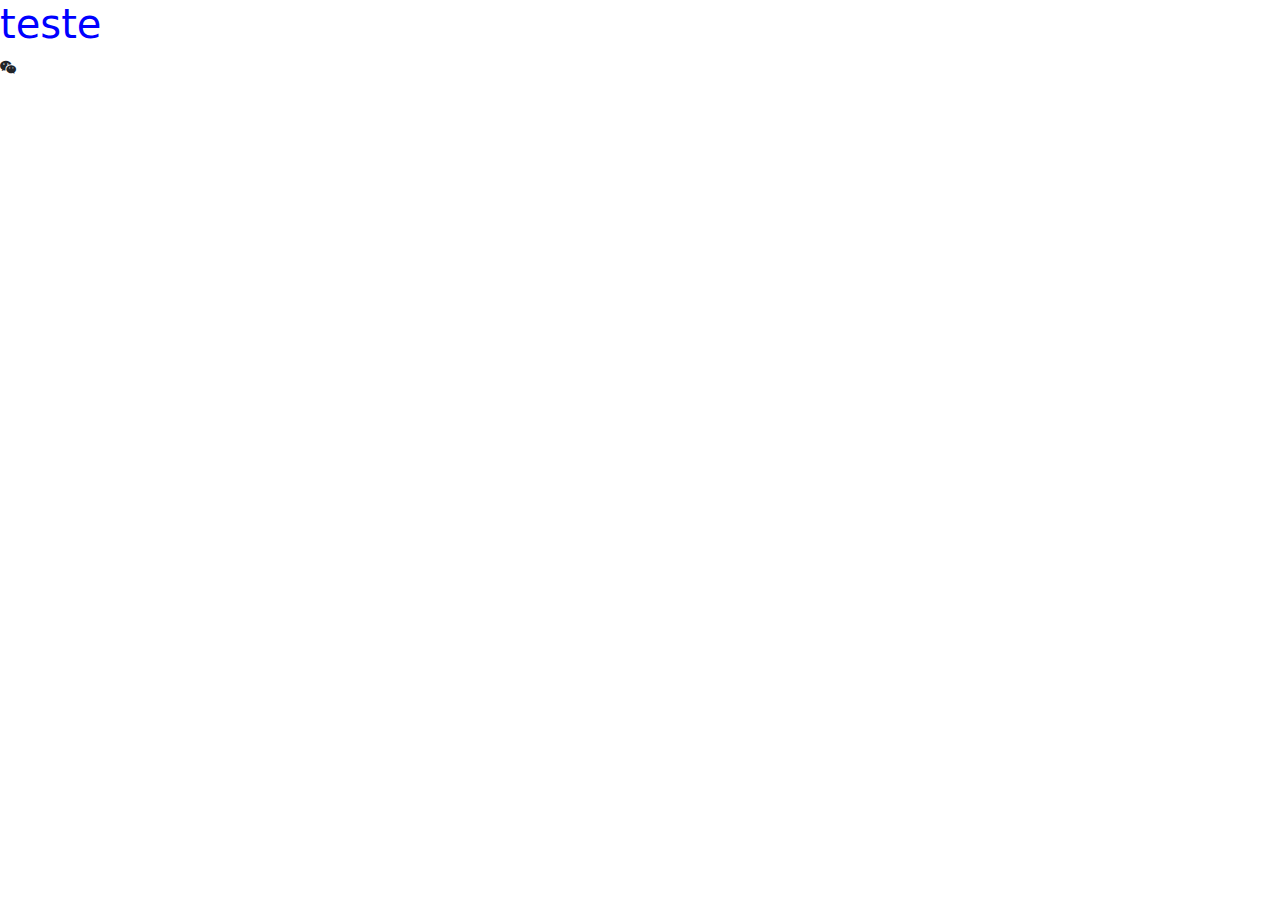
==== index.html @ a51694f9 "Add files via upload" ====
<!DOCTYPE html>
<html lang="en">
<head>
    <meta charset="UTF-8">
    <meta name="viewport" content="width=device-width, initial-scale=1.0">
    <title>Arte</title>
    <link rel="shortcut icon" href="img/favicon.ico" type="image/x-icon">
    <!-- CSS Bootstrap -->
    <link href="https://cdn.jsdelivr.net/npm/bootstrap@5.3.3/dist/css/bootstrap.min.css" rel="stylesheet" integrity="sha384-QWTKZyjpPEjISv5WaRU9OFeRpok6YctnYmDr5pNlyT2bRjXh0JMhjY6hW+ALEwIH" crossorigin="anonymous">
    <!-- Bootstrap icons -->
    <link rel="stylesheet" href="https://cdn.jsdelivr.net/npm/bootstrap-icons@1.11.3/font/bootstrap-icons.min.css">
    <!-- CSS -->
    <link rel="stylesheet" href="style.css">
</head>
<body>
    <h1>teste</h1><i class="bi bi-wechat"></i>
    
</body>
</html>
---- style.css ----
h1{
    color: blue;
}
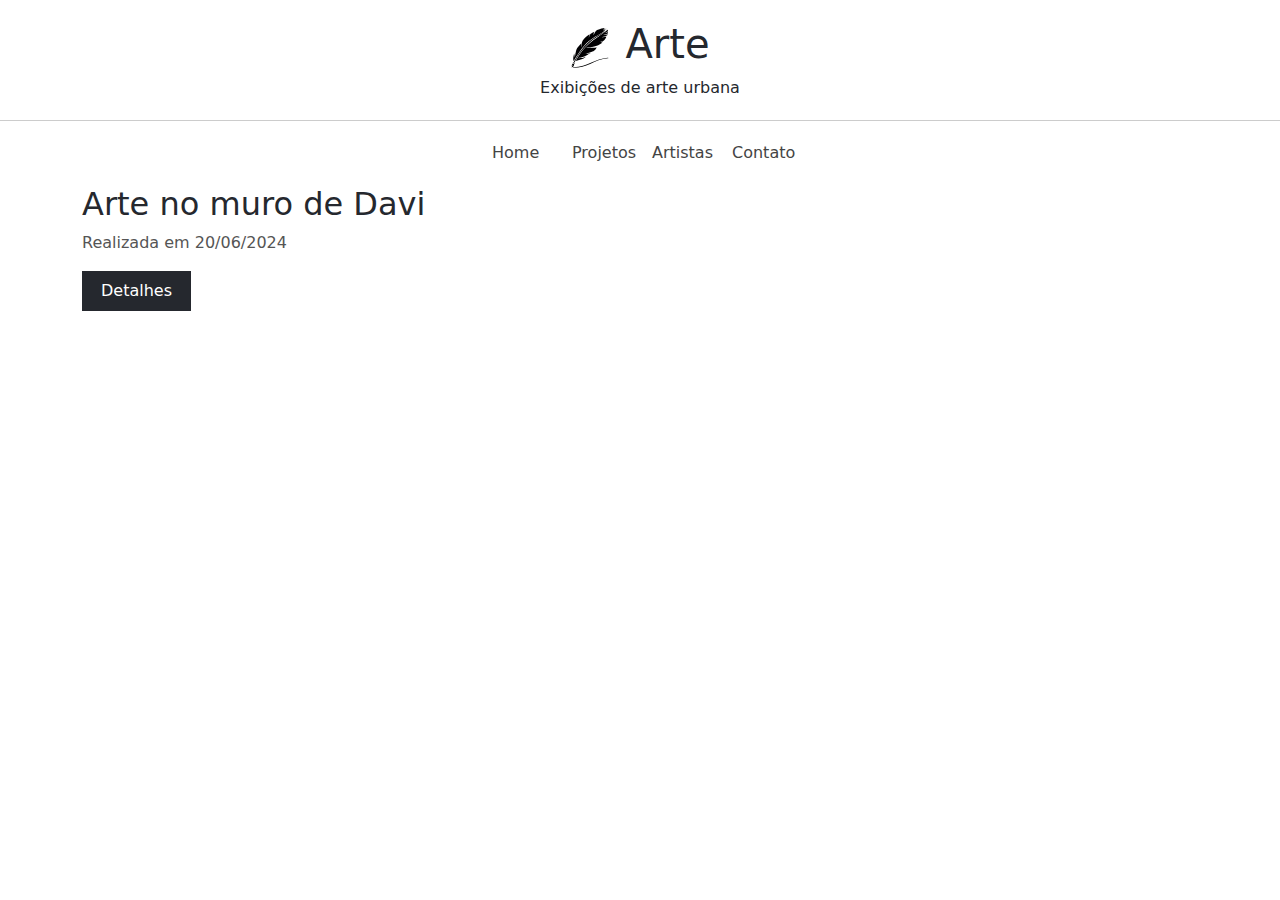
==== commit 9adc1005: "header e main image index.html" ====
--- a/index.html
+++ b/index.html
@@ -13,7 +13,35 @@
     <link rel="stylesheet" href="style.css">
 </head>
 <body>
-    <h1>teste</h1><i class="bi bi-wechat"></i>
+    <!-- Header -->
+     <div class="container-fluid">
+        <header id="header" class="row">
+            <div id="logo-container">
+                <img src="img/art_logo.svg" alt="Arte" id="logo">
+                <h1>Arte</h1>
+            </div>
+            <p>Exibições de arte urbana</p>
+        </header>
+        <nav id="navbar" class="container">
+            <div class="row justify-content-center">
+                <a href="#">Home</a>
+                <a href="#">Projetos</a>
+                <a href="#">Artistas</a>
+                <a href="#">Contato</a>
+            </div>
+        </nav>
+     </div>
+     <!-- Main image -->
+
+     <div class="container" id="main-image-container">
+        <div class="main-image center-image">
+            <div class="main-image-info">
+                <h2>Arte no muro de Davi</h2>
+                <p class="secondary-color">Realizada em 20/06/2024</p>
+                <a href="#" class="btn">Detalhes</a>
+            </div>
+        </div>
+     </div>
     
 </body>
-</html>+</html>
--- a/style.css
+++ b/style.css
@@ -1,3 +1,69 @@
-h1{
-    color: blue;
-}+/* Estilos Gerais */
+
+* {
+    color: #25282E;
+}
+
+a,i {
+    transition: .5s;
+    text-decoration: none;
+}
+
+.secondary-color {
+    color: #555;
+}
+
+.center-image {
+    background-size: cover;
+    background-position: center;
+}
+
+.btn {
+    text-decoration: none;
+    background-color: #25282E;
+    color: #FFF;
+    padding: 7px 18px;
+    border-radius: 0;
+}
+
+.btn:hover {
+    background-color: #333;
+    color: #FFF;
+}
+
+/* Header */
+#header {
+    text-align: center;
+    padding: 20px;
+    border-bottom: 1px solid #CCC;
+}
+
+#header p {
+    margin-bottom: 0;
+}
+
+#logo-container {
+    display: flex;
+    justify-content: center;
+}
+
+#logo {
+    width: 40px;
+    margin-right: 15px;
+}
+
+/* Navbar */
+
+#navbar {
+    padding: 10px;
+    margin: 10px auto;
+}
+
+#navbar a {
+    width: 80px;
+    color: #444;
+}
+
+#navbar a:hover {
+    color: #C1B696;
+}
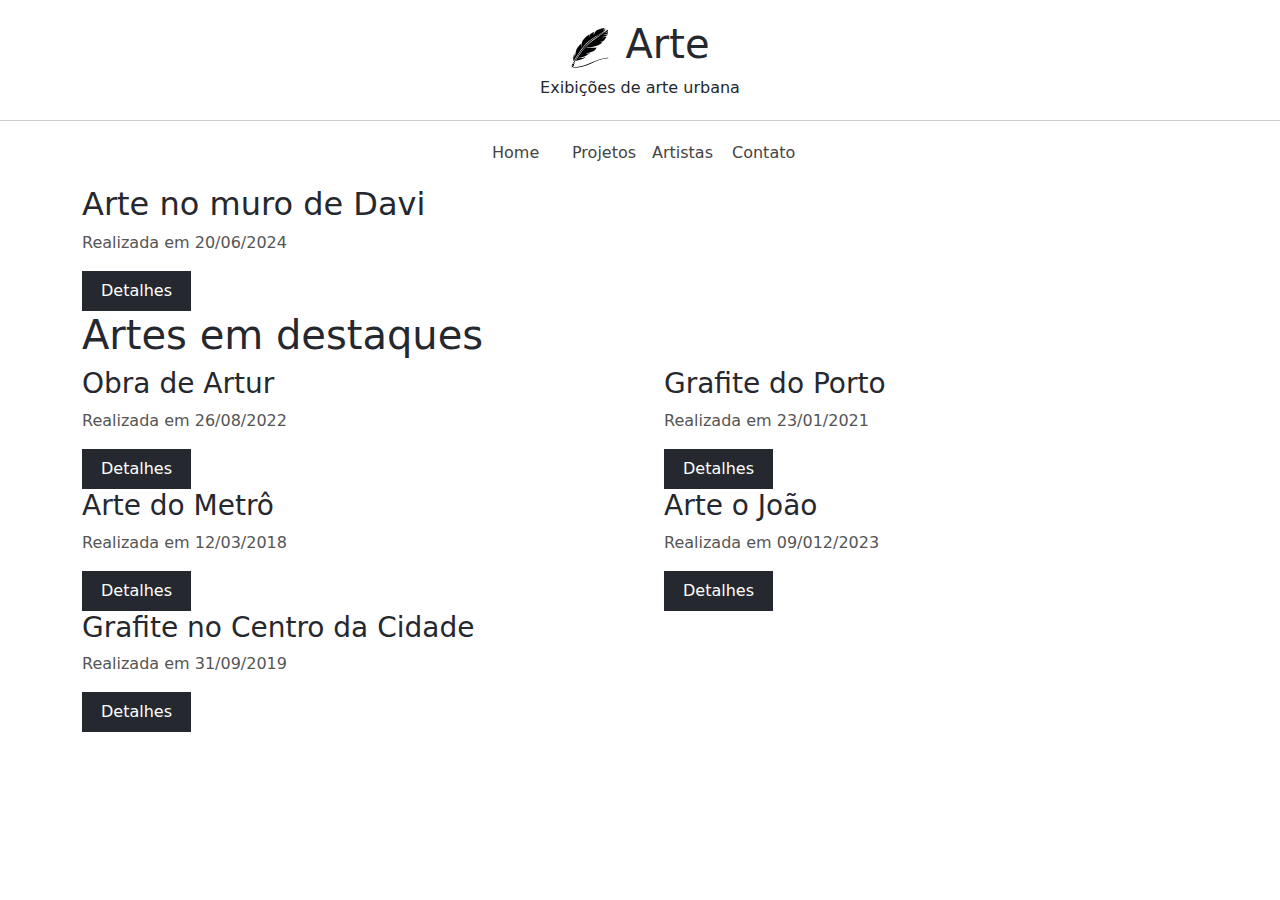
==== commit 65a2be0d: "Gallery index.html" ====
--- a/index.html
+++ b/index.html
@@ -42,6 +42,44 @@
             </div>
         </div>
      </div>
+    <!-- Gallery -->
+      <div class="container" id="gallery-container">
+        <div class="col-12">
+            <h1>Artes em destaques</h1>
+        </div>
+        <div class="row gx-5">
+            <div class="col-12 col-md-6">
+                <div class="small-image-container center-image" id="img2"></div>
+                <h3>Obra de Artur</h3>
+                <p class="secondary-color">Realizada em 26/08/2022</p>
+                <a href="#" class="btn">Detalhes</a>
+            </div>
+            <div class="col-12 col-md-6">
+                <div class="small-image-container center-image" id="img3"></div>
+                <h3>Grafite do Porto</h3>
+                <p class="secondary-color">Realizada em 23/01/2021</p>
+                <a href="#" class="btn">Detalhes</a>
+            </div>
+            <div class="col-12 col-md-6">
+                <div class="small-image-container center-image" id="img4"></div>
+                <h3>Arte do Metrô</h3>
+                <p class="secondary-color">Realizada em 12/03/2018</p>
+                <a href="#" class="btn">Detalhes</a>
+            </div>
+            <div class="col-12 col-md-6">
+                <div class="small-image-container center-image" id="img5"></div>
+                <h3>Arte o João</h3>
+                <p class="secondary-color">Realizada em 09/012/2023</p>
+                <a href="#" class="btn">Detalhes</a>
+            </div>
+            <div class="col-12 col-md-6">
+                <div class="small-image-container center-image" id="img6"></div>
+                <h3>Grafite no Centro da Cidade</h3>
+                <p class="secondary-color">Realizada em 31/09/2019</p>
+                <a href="#" class="btn">Detalhes</a>
+            </div>
+        </div>
+      </div>
     
 </body>
 </html>
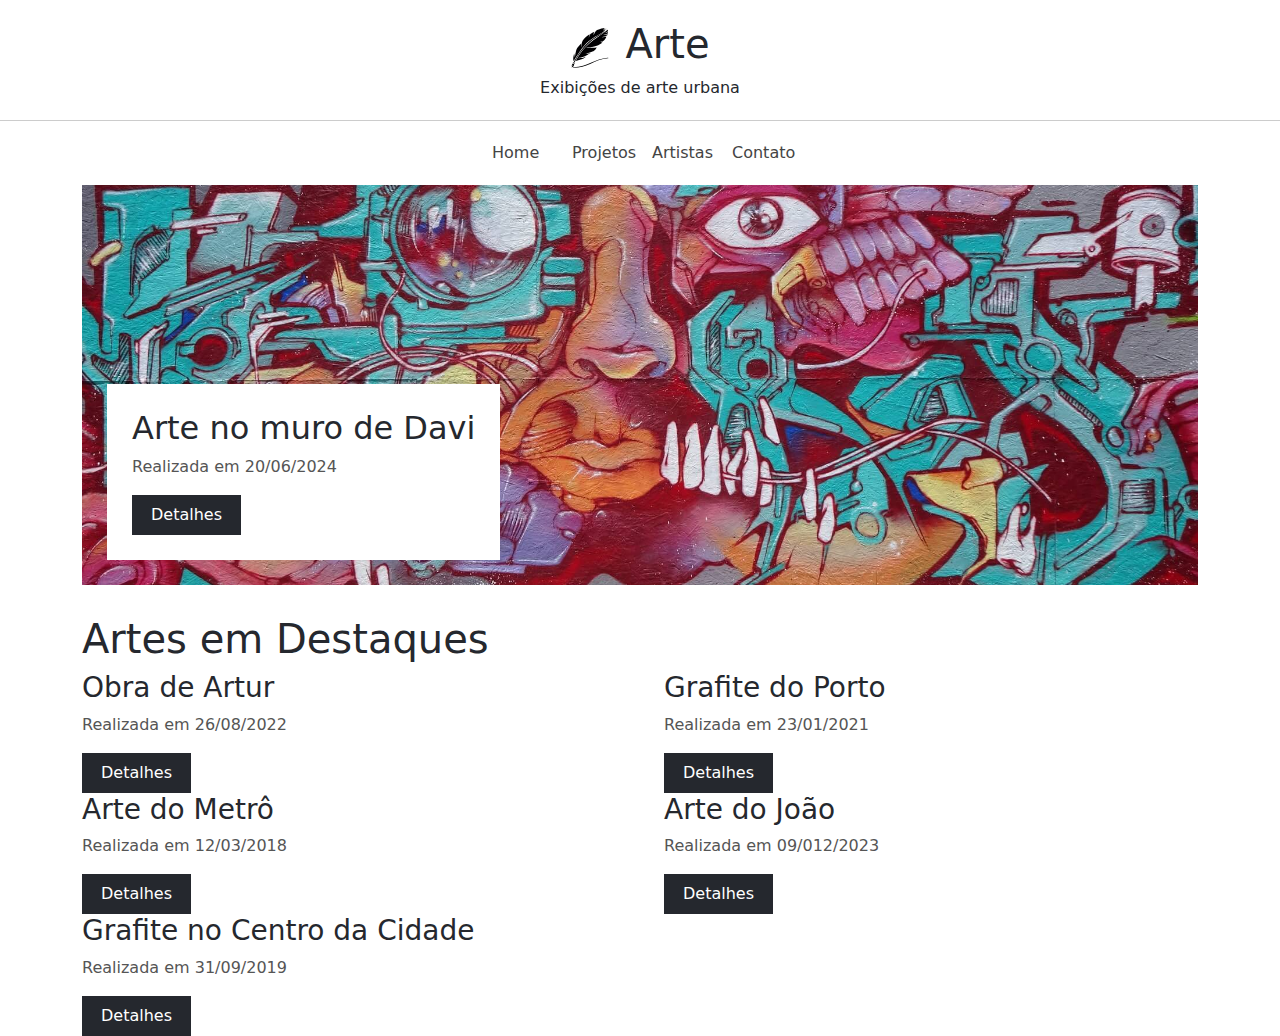
==== commit f82b4849: "Update index.html" ====
--- a/index.html
+++ b/index.html
@@ -42,10 +42,10 @@
             </div>
         </div>
      </div>
-    <!-- Gallery -->
+     <!-- Gallery -->
       <div class="container" id="gallery-container">
         <div class="col-12">
-            <h1>Artes em destaques</h1>
+            <h1>Artes em Destaques</h1>
         </div>
         <div class="row gx-5">
             <div class="col-12 col-md-6">
@@ -68,7 +68,7 @@
             </div>
             <div class="col-12 col-md-6">
                 <div class="small-image-container center-image" id="img5"></div>
-                <h3>Arte o João</h3>
+                <h3>Arte do João</h3>
                 <p class="secondary-color">Realizada em 09/012/2023</p>
                 <a href="#" class="btn">Detalhes</a>
             </div>
--- a/style.css
+++ b/style.css
@@ -67,3 +67,20 @@
 #navbar a:hover {
     color: #C1B696;
 }
+
+/* Main Image */
+
+.main-image {
+    height: 400px;
+    background-image: url('../img/g_1.jpg');
+    margin-bottom: 30px;
+    position: relative;
+}
+
+.main-image-info {
+    background-color: #FFF;
+    padding: 25px;
+    position: absolute;
+    left: 25px;
+    bottom: 25px;
+}
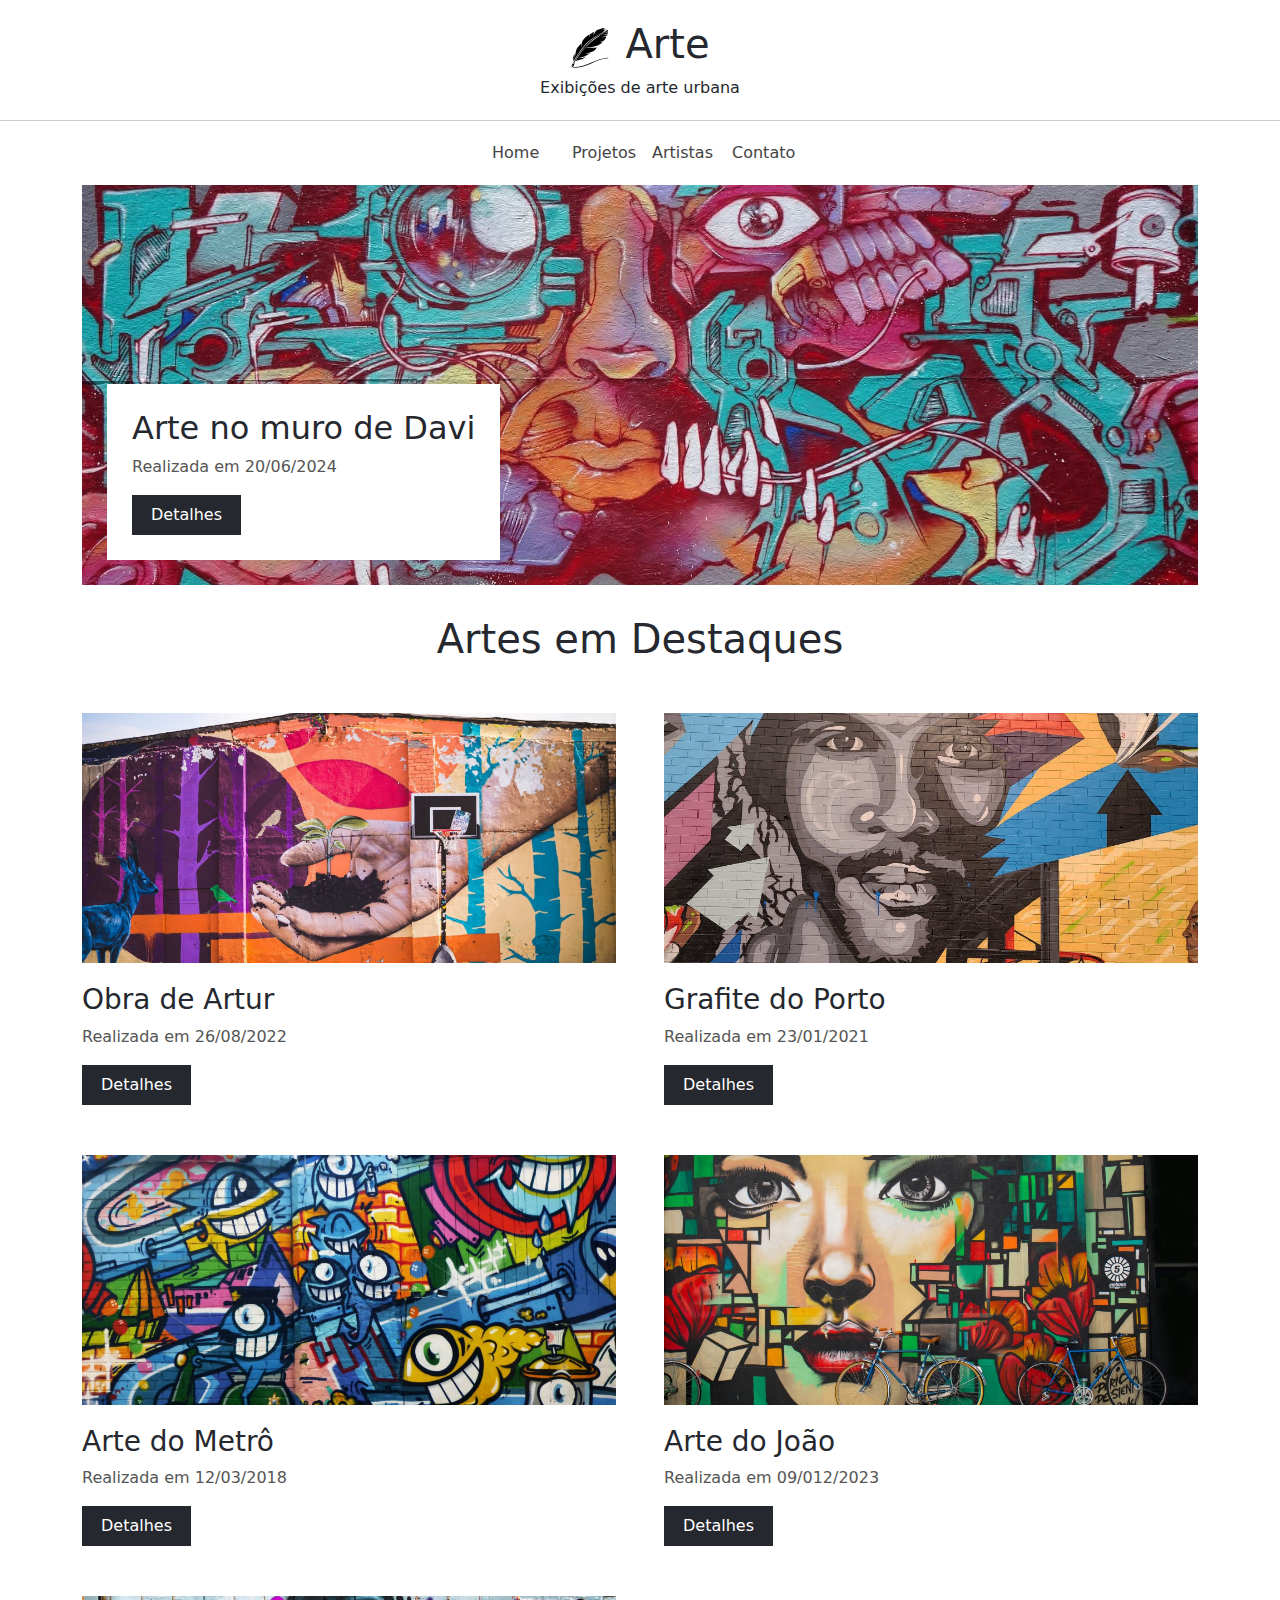
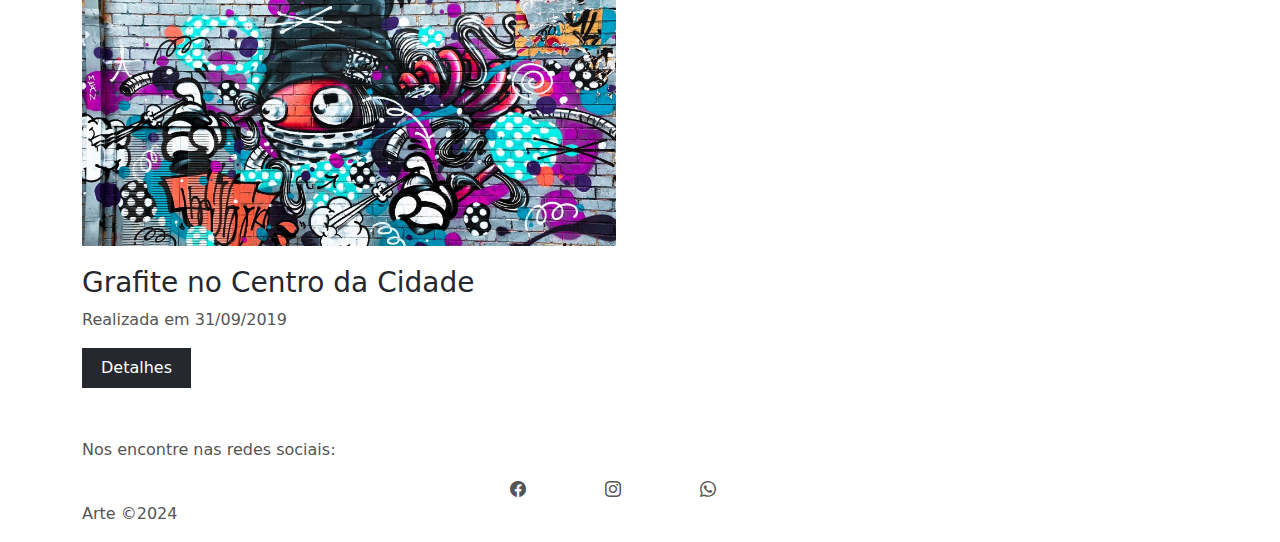
==== commit ac87d05a: "footer index.html" ====
--- a/index.html
+++ b/index.html
@@ -80,6 +80,22 @@
             </div>
         </div>
       </div>
+     <!-- Footer -->
+      <footer class="container">
+        <p class="secondary-color">Nos encontre nas redes sociais:</p>
+        <div class="row justify-content-center" id="social-icons-container">
+            <div class="col-1">
+                <a href="https://www.facebook.com/jadson.leitao.5"><i class="bi bi-facebook secondary-color"></i></a>
+            </div>
+            <div class="col-1">
+                <a href="https://www.instagram.com/jadson_leitao/"><i class="bi bi-instagram secondary-color"></i></a>
+            </div>
+            <div class="col-1">
+                <a href="http://wa.me/5584981741446"><i class="bi bi-whatsapp secondary-color"></i></a>
+            </div>
+        </div>
+        <p class="secondary-color">Arte &copy;2024</p>
+      </footer>
     
 </body>
 </html>
--- a/style.css
+++ b/style.css
@@ -72,7 +72,7 @@
 
 .main-image {
     height: 400px;
-    background-image: url('../img/g_1.jpg');
+    background-image: url('img/g_1.jpg');
     margin-bottom: 30px;
     position: relative;
 }
@@ -84,3 +84,40 @@
     left: 25px;
     bottom: 25px;
 }
+
+/* Gallery */
+
+#img2 {
+    background-image: url('img/g_2.jpg');
+}
+
+#img3 {
+    background-image: url('img/g_3.jpg');
+}
+
+#img4 {
+    background-image: url('img/g_4.jpg');
+}
+
+#img5 {
+    background-image: url('img/g_5.jpg');
+}
+
+#img6 {
+    background-image: url('img/g_6.jpg');
+}
+
+#gallery-container h1 {
+    text-align: center;
+}
+
+#gallery-container h1,
+#gallery-container .col-md-6,
+#gallery-container .col-12 {
+    margin-bottom: 50px;
+}
+
+.small-image-container {
+    height: 250px;
+    margin-bottom: 20px;
+}
